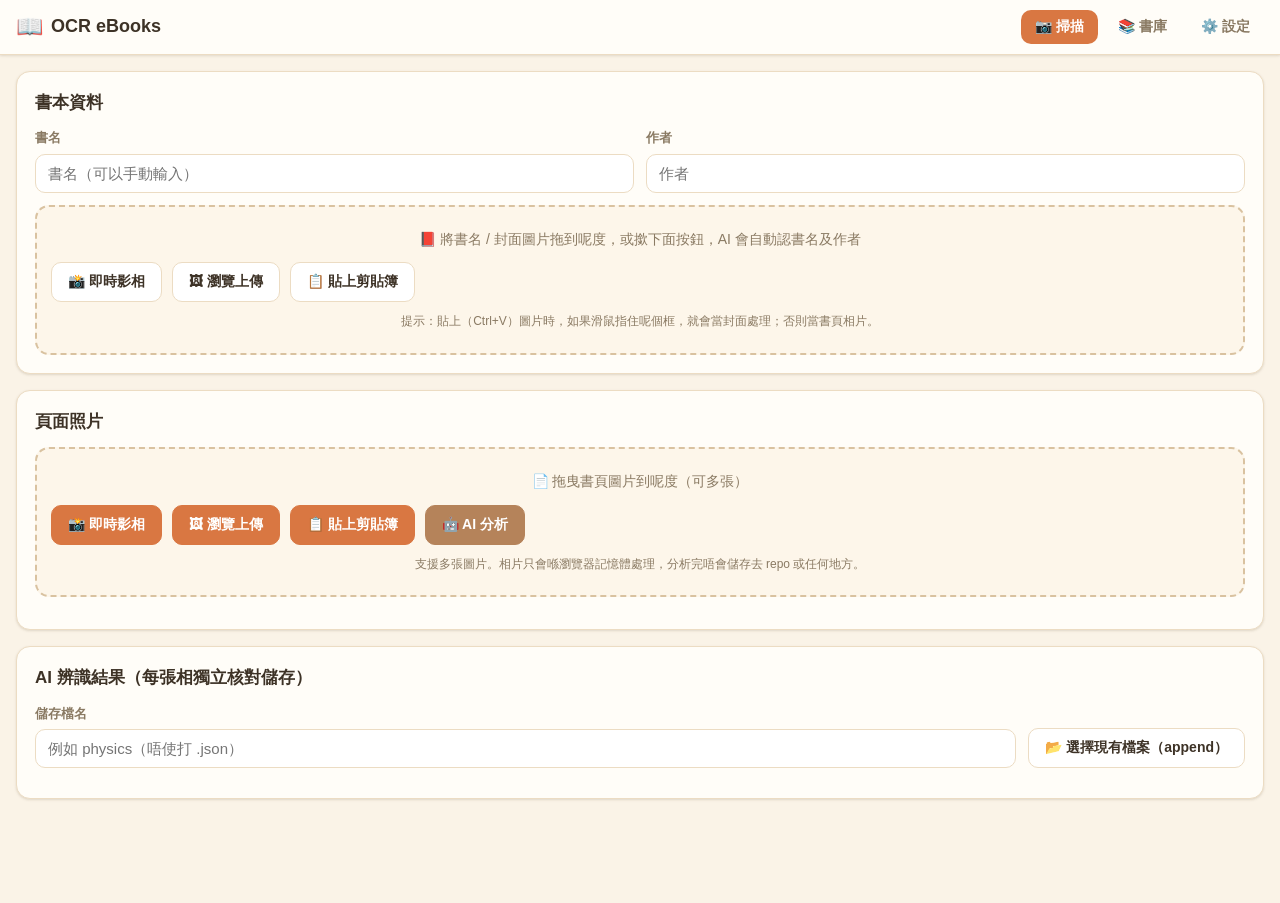
==== index.html @ 98998f76 "Settings page regrouped (status top, git/title/content cards each with own save+test); picker select" ====
<!DOCTYPE html>
<html lang="zh-Hant">
<head>
<meta charset="UTF-8">
<meta name="viewport" content="width=device-width, initial-scale=1, viewport-fit=cover">
<title>OCR eBooks — 書本掃描記事</title>
<link rel="icon" href="data:image/svg+xml,<svg xmlns='http://www.w3.org/2000/svg' viewBox='0 0 100 100'><text y='.9em' font-size='90'>📖</text></svg>">
<link rel="stylesheet" href="style.css">
</head>
<body>

<header class="app-header">
  <div class="brand"><span class="logo">📖</span> OCR eBooks <span id="ver-info" class="ver-info" title="最後一次 push 到 GitHub 嘅版本時間">…</span></div>
  <nav class="tabs" id="tabs">
    <button class="tab active" data-tab="scan">📷 掃描</button>
    <button class="tab" data-tab="library">📚 書庫</button>
    <button class="tab" data-tab="settings">⚙️ 設定</button>
  </nav>
</header>

<main>
  <!-- ============ 掃描頁 ============ -->
  <section id="page-scan" class="page active">

    <!-- 書名 / 作者 -->
    <div class="card">
      <h2>書本資料</h2>
      <div class="row-2">
        <label>書名
          <input id="book-title" class="input" placeholder="書名（可以手動輸入）" autocomplete="off">
        </label>
        <label>作者
          <input id="book-author" class="input" placeholder="作者" autocomplete="off">
        </label>
      </div>
      <div class="book-dropzone" id="book-dropzone">
        <p class="dz-text">📕 將書名 / 封面圖片拖到呢度，或撳下面按鈕，AI 會自動認書名及作者</p>
        <div class="btn-group">
          <button type="button" class="btn" id="btn-book-camera">📸 即時影相</button>
          <button type="button" class="btn" id="btn-book-browse">🖼 瀏覽上傳</button>
          <button type="button" class="btn" id="btn-book-paste">📋 貼上剪貼簿</button>
        </div>
        <input type="file" id="book-file-input" accept="image/*" hidden>
        <input type="file" id="book-camera-input" accept="image/*" capture="environment" hidden>
        <p class="hint">提示：貼上（Ctrl+V）圖片時，如果滑鼠指住呢個框，就會當封面處理；否則當書頁相片。</p>
      </div>
    </div>

    <!-- 頁面相片上傳 -->
    <div class="card">
      <h2>頁面照片</h2>
      <div class="dropzone" id="page-dropzone">
        <p class="dz-text">📄 拖曳書頁圖片到呢度（可多張）</p>
        <div class="btn-group">
          <button type="button" class="btn primary" id="btn-camera">📸 即時影相</button>
          <button type="button" class="btn primary" id="btn-browse">🖼 瀏覽上傳</button>
          <button type="button" class="btn primary" id="btn-page-paste">📋 貼上剪貼簿</button>
          <button type="button" class="btn accent" id="btn-analyze">🤖 AI 分析</button>
        </div>
        <input type="file" id="page-file-input" accept="image/*" multiple hidden>
        <input type="file" id="page-camera-input" accept="image/*" capture="environment" hidden>
        <p class="hint">支援多張圖片。相片只會喺瀏覽器記憶體處理，分析完唔會儲存去 repo 或任何地方。</p>
      </div>
      <div id="thumb-grid" class="thumb-grid"></div>
      <div id="progress" class="progress hidden"></div>
    </div>

    <!-- AI 結果 -->
    <div class="card">
      <h2>AI 辨識結果（每張相獨立核對儲存）</h2>
      <div class="toolbar">
        <label class="grow">儲存檔名
          <input id="file-name" class="input" placeholder="例如 physics（唔使打 .json）" autocomplete="off">
        </label>
        <button type="button" class="btn" id="btn-pick-existing" style="align-self:flex-end">📂 選擇現有檔案（append）</button>
      </div>
      <div id="result-cards" class="result-cards"></div>
    </div>
  </section>

  <!-- ============ 書庫頁 ============ -->
  <section id="page-library" class="page">
    <div class="card">
      <h2>書庫</h2>
      <input id="lib-filter" class="input filter" placeholder="🔍 篩選書名 / 作者 / 檔案名稱...">
      <div class="table-wrap">
        <table id="lib-table">
          <thead>
            <tr><th style="width:22%">檔案</th><th style="width:30%">書名</th><th style="width:30%">作者</th><th style="width:10%">條目</th><th style="width:80px"></th></tr>
          </thead>
          <tbody></tbody>
        </table>
      </div>
      <p class="hint" id="lib-hint"></p>
    </div>

    <div class="card hidden" id="book-detail-card">
      <h2 id="book-detail-title"></h2>
      <p class="hint">按 Page 排序；每條 row 都可以直接編輯，刪除後撳「儲存修改」寫返入 repo。</p>
      <div class="picker-filters" id="detail-filters">
        <input id="df-topic" class="input" placeholder="🔍 篩選 Topic">
        <input id="df-chapter" class="input" placeholder="🔍 篩選 Chapter">
        <input id="df-content" class="input" placeholder="🔍 篩選 Content">
      </div>
      <div class="table-wrap">
        <table id="book-detail-table">
          <thead>
            <tr><th style="width:17%">Topic<br><small>章・頁</small></th><th style="width:calc(83% - 36px)">Content</th><th style="width:36px"></th></tr>
          </thead>
          <tbody></tbody>
        </table>
      </div>
      <div class="btn-group">
        <button type="button" class="btn success" id="btn-detail-save">💾 儲存修改</button>
        <button type="button" class="btn" id="btn-detail-back">✕ 關閉此書</button>
      </div>
    </div>
  </section>

  <!-- ============ 設定頁 ============ -->
  <section id="page-settings" class="page">
    <div class="card">
      <h2>狀態檢查</h2>
      <p class="hint">以下係呢部裝置 + 呢個瀏覽器而家儲存嘅設定。呢啲資料唔會跨裝置 / 跨瀏覽器同步——換咗手機、另一部機或者另一個瀏覽器開網頁，要重新填一次。Key 只會顯示尾 4 位。</p>
      <div class="status-table">
        <div class="st-row"><span class="st-label">GitHub Token（PAT）</span><span class="st-value" id="st-gh-token">—</span></div>
        <div class="st-row"><span class="st-label">GitHub Owner / Repo</span><span class="st-value" id="st-gh-repo">—</span></div>
        <div class="st-row"><span class="st-label">API Key（讀內容）</span><span class="st-value" id="st-api-key">—</span></div>
        <div class="st-row"><span class="st-label">AI Model（讀內容）</span><span class="st-value" id="st-model">—</span></div>
        <div class="st-row"><span class="st-label">API Key（認書名）</span><span class="st-value" id="st-title-api-key">—</span></div>
        <div class="st-row"><span class="st-label">AI Model（認書名）</span><span class="st-value" id="st-title-model">—</span></div>
        <div class="st-row"><span class="st-label">Base URL</span><span class="st-value" id="st-base-url">—</span></div>
      </div>
    </div>

    <div class="card">
      <h2>Git 設定</h2>
      <div class="form-grid">
        <label>GitHub Owner
          <input id="set-owner" class="input" autocomplete="off">
        </label>
        <label>GitHub Repo
          <input id="set-repo" class="input" autocomplete="off">
        </label>
        <label>Branch
          <input id="set-branch" class="input" autocomplete="off">
        </label>
        <label class="span-2">GitHub Token（要 Contents 讀寫權限）
          <input id="set-gh-token" class="input" type="password" autocomplete="off">
        </label>
      </div>
      <div class="btn-group">
        <button type="button" class="btn success" id="btn-save-git">💾 儲存 Git 設定</button>
        <button type="button" class="btn" id="btn-test-gh">🔍 測試 GitHub API</button>
      </div>
      <div id="test-result-gh" class="status"></div>
    </div>

    <div class="card">
      <h2>認書名及作者設定（封面）—— 唔填就自動用「認書內容」嗰組</h2>
      <div class="form-grid">
        <label>AI Model（認書名）
          <input id="set-title-model" class="input" autocomplete="off">
        </label>
        <label class="span-2">API Key（認書名）
          <input id="set-title-api-key" class="input" type="password" autocomplete="off">
        </label>
      </div>
      <div class="btn-group">
        <button type="button" class="btn success" id="btn-save-title">💾 儲存書名設定</button>
        <button type="button" class="btn" id="btn-test-title-ai">🔍 測試書名 AI</button>
      </div>
      <div id="test-result-title" class="status"></div>
    </div>

    <div class="card">
      <h2>認書內容設定（OCR）</h2>
      <div class="form-grid">
        <label>AI Model（讀內容）
          <input id="set-model" class="input" autocomplete="off">
        </label>
        <label>Base URL
          <input id="set-base-url" class="input" autocomplete="off">
        </label>
        <label class="span-2">API Key（讀內容）
          <input id="set-api-key" class="input" type="password" autocomplete="off">
        </label>
      </div>
      <div class="btn-group">
        <button type="button" class="btn success" id="btn-save-content">💾 儲存內容設定</button>
        <button type="button" class="btn" id="btn-test-ai">🔍 測試內容 AI</button>
      </div>
      <div id="test-result-ai" class="status"></div>
    </div>

    <div class="card">
      <div class="security-note">
        🔒 <b>私隱設計</b>：GitHub Token 同 API Key 只會存喺你自己瀏覽器嘅 localStorage，<b>永遠唔會寫入 repo</b>。
        repo 入面嘅 <code>settings.json</code> 只係非敏感預設（owner / repo / model / base URL），key 欄位一律留空，
        就算 repo 係 public 都唔會洩漏任何 key。
      </div>
    </div>
  </section>
</main>

<div class="modal-overlay hidden" id="file-picker-modal">
  <div class="modal">
    <div class="modal-header">
      <h2>📂 選擇現有書檔（新內容會 append 喺後面）</h2>
      <button type="button" class="modal-close" id="file-picker-close" title="關閉">✕</button>
    </div>
    <div class="picker-filters">
      <input id="fp-filter-file" class="input" placeholder="🔍 篩選檔案名">
      <input id="fp-filter-title" class="input" placeholder="🔍 篩選書名">
      <input id="fp-filter-author" class="input" placeholder="🔍 篩選作者">
    </div>
    <div class="table-wrap">
      <table id="file-picker-table">
        <thead>
          <tr><th style="width:24%">檔案</th><th style="width:30%">書名</th><th style="width:30%">作者</th><th style="width:16%">條目</th></tr>
        </thead>
        <tbody></tbody>
      </table>
    </div>
    <p class="hint" id="fp-hint"></p>
  </div>
</div>

<!-- 書庫：編輯書名 / 作者 popup -->
<div class="modal-overlay hidden" id="book-meta-modal">
  <div class="modal">
    <div class="modal-header">
      <h2>📚 編輯書名及作者</h2>
      <button type="button" class="modal-close" id="book-meta-close" title="關閉">✕</button>
    </div>
    <div class="modal-body">
      <p class="hint" id="book-meta-file"></p>
      <label>檔名（可以重新命名，自動補 .json）
        <input id="book-meta-filename" class="input" autocomplete="off">
      </label>
      <div class="row-2">
        <label>書名
          <input id="book-meta-title" class="input" placeholder="書名（可以手動輸入）" autocomplete="off">
        </label>
        <label>作者
          <input id="book-meta-author" class="input" placeholder="作者" autocomplete="off">
        </label>
      </div>
      <div class="book-dropzone" id="book-meta-dropzone">
        <p class="dz-text">📕 將書名 / 封面圖片拖到呢度，或撳下面按鈕，AI 會自動認書名及作者</p>
        <div class="btn-group">
          <button type="button" class="btn" id="btn-book-meta-camera">📸 即時影相</button>
          <button type="button" class="btn" id="btn-book-meta-browse">🖼 瀏覽上傳</button>
          <button type="button" class="btn" id="btn-book-meta-paste">📋 貼上剪貼簿</button>
        </div>
        <input type="file" id="book-meta-file-input" accept="image/*" hidden>
        <input type="file" id="book-meta-camera-input" accept="image/*" capture="environment" hidden>
        <p class="hint">提示：貼上（Ctrl+V）圖片時，如果滑鼠指住呢個框，就會當封面處理。</p>
      </div>
      <div class="btn-group" style="margin-top:12px">
        <button type="button" class="btn success" id="btn-book-meta-save">💾 儲存書名 / 作者</button>
        <button type="button" class="btn" id="btn-book-meta-cancel">取消</button>
      </div>
      <div id="book-meta-status" class="status"></div>
    </div>
  </div>
</div>

<div id="toast" class="toast"></div>

<!-- 全屏灰色 loading 遮罩（AI 分析期間防止操作） -->
<div id="loading-overlay" class="loading-overlay hidden">
  <div class="loading-box">
    <div class="spinner"></div>
    <div id="loading-text">處理中…</div>
  </div>
</div>

<!-- 全屏內容編輯框（撳 content textbox 彈出，方便放大編輯） -->
<div id="full-edit-overlay" class="full-edit-overlay hidden">
  <div class="full-edit-box">
    <div class="full-edit-header">
      <span id="full-edit-title">📝 編輯內容</span>
      <button id="full-edit-close" class="btn success">✓ 完成</button>
    </div>
    <textarea id="full-edit-text" spellcheck="false"></textarea>
  </div>
</div>

<script src="app.js"></script>
</body>
</html>
---- style.css ----
:root {
  /* 溫暖配色 */
  --bg: #faf3e7;
  --card: #fffdf8;
  --border: #ecdcc3;
  --text: #3d3226;
  --muted: #8a7a63;
  --primary: #d97742;
  --primary-dark: #c05f2e;
  --accent: #b5835a;
  --success: #4a8a5c;
  --danger: #c0492f;
  --radius: 14px;
  --shadow: 0 1px 3px rgba(93, 70, 40, .10), 0 1px 2px rgba(93, 70, 40, .06);
}

* { box-sizing: border-box; }
html, body { margin: 0; padding: 0; }
.hidden { display: none !important; }
body {
  font-family: -apple-system, BlinkMacSystemFont, "Segoe UI", "PingFang HK", "Microsoft JhengHei", "Noto Sans TC", sans-serif;
  background: var(--bg);
  color: var(--text);
  line-height: 1.55;
  padding-bottom: 72px; /* 留位俾 mobile 底部導航 */
}

/* ---------- Header / Nav ---------- */
.app-header {
  position: sticky;
  top: 0;
  z-index: 50;
  background: var(--card);
  border-bottom: 1px solid var(--border);
  display: flex;
  align-items: center;
  justify-content: space-between;
  gap: 12px;
  padding: 10px 16px;
  box-shadow: var(--shadow);
}
.brand { font-size: 18px; font-weight: 700; display: flex; align-items: center; gap: 8px; }
.ver-info { font-size: 12px; color: var(--muted); font-weight: 400; cursor: default; white-space: nowrap; }
.logo { font-size: 22px; }

.tabs { display: flex; gap: 6px; }
.tab {
  border: none;
  background: transparent;
  padding: 8px 14px;
  border-radius: 10px;
  font-size: 14px;
  font-weight: 600;
  color: var(--muted);
  cursor: pointer;
  white-space: nowrap;
  transition: background .15s, color .15s;
}
.tab:hover { background: #eef2f8; color: var(--text); }
.tab.active { background: var(--primary); color: #fff; }

/* ---------- Layout ---------- */
main {
  max-width: none;
  margin: 0 auto;
  padding: 16px;
}
.page { display: none; }
.page.active { display: block; animation: fade .18s ease; }
@keyframes fade { from { opacity: 0; transform: translateY(4px); } to { opacity: 1; transform: none; } }

.card {
  background: var(--card);
  border: 1px solid var(--border);
  border-radius: var(--radius);
  box-shadow: var(--shadow);
  padding: 18px;
  margin-bottom: 16px;
}
.card h2 { margin: 0 0 12px; font-size: 17px; }

/* ---------- Forms ---------- */
.row-2 { display: grid; grid-template-columns: 1fr 1fr; gap: 12px; margin-bottom: 12px; }
.form-grid { display: grid; grid-template-columns: 1fr 1fr; gap: 12px; }
.form-grid .span-2 { grid-column: 1 / -1; }
label { font-size: 13px; font-weight: 600; color: var(--muted); display: flex; flex-direction: column; gap: 5px; }
.input, select.input {
  font-size: 15px;
  font-family: inherit;
  padding: 10px 12px;
  border: 1px solid var(--border);
  border-radius: 10px;
  background: #fff;
  color: var(--text);
  width: 100%;
  transition: border-color .15s, box-shadow .15s;
}
.input:focus { outline: none; border-color: var(--primary); box-shadow: 0 0 0 3px rgba(37, 99, 235, .12); }

.toolbar { display: flex; gap: 12px; margin-bottom: 12px; flex-wrap: wrap; }
.toolbar .grow { flex: 1 1 240px; }
.filter { margin-bottom: 12px; }

.check { flex-direction: row; align-items: center; gap: 8px; font-weight: 500; color: var(--text); margin: 12px 0; }
.check input { width: 18px; height: 18px; accent-color: var(--primary); }

.security-note {
  background: #fff7ed;
  border: 1px solid #fed7aa;
  color: #7c2d12;
  border-radius: 10px;
  padding: 10px 12px;
  font-size: 13px;
  margin: 10px 0 14px;
}
.status { font-size: 13px; color: var(--success); margin-top: 10px; min-height: 18px; }
.status.error { color: var(--danger); }
.status.success { color: var(--success); }

/* ---------- 狀態檢查表 ---------- */
.status-table { display: grid; gap: 8px; margin: 4px 0 12px; }
.st-row {
  display: flex; justify-content: space-between; align-items: center;
  gap: 12px; flex-wrap: wrap;
  padding: 10px 12px;
  background: #fdf6ea;
  border: 1px solid var(--border);
  border-radius: 8px;
  font-size: 14px;
}
.st-label { font-weight: 600; color: var(--muted); }
.st-value { font-family: ui-monospace, SFMono-Regular, Menlo, Consolas, monospace; word-break: break-all; text-align: right; }
.st-value.ok { color: var(--success); }
.st-value.no { color: var(--danger); }

/* ---------- Buttons ---------- */
.btn {
  border: 1px solid var(--border);
  background: #fff;
  color: var(--text);
  font-size: 14px;
  font-weight: 600;
  font-family: inherit;
  padding: 10px 16px;
  border-radius: 10px;
  cursor: pointer;
  transition: filter .15s, transform .05s;
  white-space: nowrap;
}
.btn:hover { filter: brightness(.97); }
.btn:active { transform: scale(.98); }
.btn:disabled { opacity: .55; cursor: not-allowed; }
.btn.primary { background: var(--primary); border-color: var(--primary); color: #fff; }
.btn.accent  { background: var(--accent); border-color: var(--accent); color: #fff; }
.btn.success { background: var(--success); border-color: var(--success); color: #fff; }
.btn.danger  { background: var(--danger); border-color: var(--danger); color: #fff; }
.btn.small { padding: 5px 10px; font-size: 13px; border-radius: 8px; }
.btn-group { display: flex; gap: 10px; flex-wrap: wrap; margin-top: 12px; }

/* 書庫：檔名撳掣（撳入去編輯書名 / 作者） */
.btn-link {
  border: none;
  background: transparent;
  color: var(--primary-dark);
  font-size: 14px;
  font-weight: 600;
  font-family: inherit;
  padding: 0;
  cursor: pointer;
  text-align: left;
  text-decoration: underline;
  text-underline-offset: 3px;
  word-break: break-all;
}
.btn-link:hover { color: var(--primary); }

/* 設定頁分組標題 */
.form-divider {
  margin: 18px 0 10px;
  font-size: 14px;
  font-weight: 700;
  color: var(--primary-dark);
  border-top: 1px dashed var(--border);
  padding-top: 14px;
}
.modal-body { padding: 0 18px 16px; }

/* ---------- Dropzones ---------- */
.dropzone, .book-dropzone {
  border: 2px dashed #d9c2a0;
  border-radius: var(--radius);
  padding: 22px 14px;
  text-align: center;
  background: #fdf6ea;
  transition: border-color .15s, background .15s;
}
.dropzone.over, .book-dropzone.over {
  border-color: var(--primary);
  background: #fbeedd;
}
.dz-text { margin: 0 0 12px; font-size: 14px; color: var(--muted); }
.hint { font-size: 12px; color: var(--muted); margin: 10px 0 0; }

/* ---------- Thumbnails ---------- */
.thumb-grid { display: grid; grid-template-columns: repeat(auto-fill, minmax(120px, 1fr)); gap: 10px; margin-top: 14px; }
.thumb { position: relative; border-radius: 10px; overflow: hidden; border: 1px solid var(--border); background: #fff; }
.thumb img { width: 100%; height: 120px; object-fit: cover; display: block; }
.thumb .remove {
  position: absolute; top: 4px; right: 4px;
  width: 26px; height: 26px; border-radius: 50%;
  border: none; background: rgba(0,0,0,.55); color: #fff;
  font-size: 14px; cursor: pointer; line-height: 1;
}
.thumb .remove:hover { background: var(--danger); }

/* ---------- Progress ---------- */
.progress {
  margin-top: 12px;
  padding: 12px;
  border-radius: 10px;
  background: #fbeedd;
  color: var(--primary-dark);
  font-size: 14px;
  font-weight: 600;
}

/* ---------- Tables ---------- */
.table-wrap { overflow-x: auto; border: 1px solid var(--border); border-radius: 10px; }
table { border-collapse: collapse; width: 100%; min-width: 760px; }
#result-table, #book-detail-table { table-layout: fixed; width: 100%; }
#lib-table, #file-picker-table { table-layout: fixed; width: 100%; }
#lib-table th, #lib-table td, #file-picker-table th, #file-picker-table td { word-break: break-all; }

/* 書庫詳情：Topic（wrap）+ Chapter/Page 細字 */
.topic-cell { display: flex; flex-direction: column; gap: 6px; }
.topic-cell textarea.topic-input {
  width: 100%; min-width: 0;
  font-size: 14px; font-weight: 600;
  border: 1px solid transparent; background: transparent;
  border-radius: 8px; padding: 4px 6px;
  font-family: inherit; resize: none; overflow: hidden;
  line-height: 1.45; word-break: break-word;
}
.topic-cell textarea.topic-input:focus { border-color: var(--primary); background: #fff; }
.meta-pair { display: flex; gap: 6px; }
.meta-pair input.meta-input {
  flex: 1; min-width: 0;
  font-size: 12px; color: var(--muted);
  border: 1px solid transparent; background: transparent;
  border-radius: 6px; padding: 3px 5px;
  font-family: inherit;
}
.meta-pair input.meta-input:focus { border-color: var(--accent); background: #fff; }
#book-detail-table th { white-space: nowrap; word-break: keep-all; }
#book-detail-table th small { display: block; font-weight: 500; font-size: 11px; color: var(--muted); white-space: nowrap; }
th, td { border-bottom: 1px solid var(--border); padding: 8px 10px; text-align: left; vertical-align: top; font-size: 14px; }
th { background: #f6ead6; font-size: 13px; color: var(--muted); position: sticky; top: 0; }
tbody tr:hover { background: #fdf6ea; }
/* filter 匹配行 highlight */
tbody tr.filter-hit { background: #fdf3cf !important; }
tbody tr.filter-hit:hover { background: #fbeba9 !important; }
tbody tr:last-child td { border-bottom: none; }
td input, td textarea {
  font-family: inherit; font-size: 13px;
  width: 100%; padding: 6px 8px;
  border: 1px solid transparent; border-radius: 6px;
  background: transparent; color: var(--text);
  resize: vertical;
}
td input:hover, td textarea:hover { border-color: var(--border); background: #fff; }
td input:focus, td textarea:focus { outline: none; border-color: var(--primary); background: #fff; }
td textarea { min-height: 90px; }
.row-num { color: var(--muted); font-size: 12px; }
.open-cell { text-align: center; display: flex; gap: 6px; justify-content: center; align-items: center; flex-wrap: wrap; }

/* ---------- Result Cards（每張相獨立直排） ---------- */
.result-cards { display: flex; flex-direction: column; gap: 14px; margin-top: 4px; }
.result-card {
  background: var(--card);
  border: 1px solid var(--border);
  border-radius: var(--radius);
  padding: 14px 16px 16px;
  box-shadow: var(--shadow);
}
.rc-head {
  display: flex; justify-content: space-between; align-items: center;
  margin-bottom: 10px; font-weight: 700; color: var(--primary-dark);
}
.rc-field { display: block; margin-bottom: 10px; }
.rc-label {
  display: block; font-size: 12px; font-weight: 600;
  color: var(--muted); margin-bottom: 3px; letter-spacing: .02em;
}
.rc-field input, .rc-field textarea {
  width: 100%; padding: 9px 11px;
  border: 1px solid var(--border); border-radius: 10px;
  font-size: 15px; font-family: inherit; color: var(--text);
  background: #fff;
}
.rc-field textarea { min-height: 120px; resize: vertical; line-height: 1.65; }
.rc-field input:focus, .rc-field textarea:focus {
  outline: none; border-color: var(--primary); box-shadow: 0 0 0 3px rgba(217, 119, 66, .15);
}
.rc-actions { display: flex; justify-content: flex-end; }

/* ---------- 全屏灰色 loading 遮罩 ---------- */
.loading-overlay {
  position: fixed; inset: 0; z-index: 200;
  background: rgba(80, 70, 55, .55);
  display: flex; align-items: center; justify-content: center;
  backdrop-filter: blur(2px);
}
.loading-box {
  background: #fff; border-radius: 16px; padding: 26px 40px;
  display: flex; flex-direction: column; align-items: center; gap: 14px;
  box-shadow: 0 12px 40px rgba(0, 0, 0, .25);
  color: var(--text); font-size: 15px; font-weight: 600;
}
.spinner {
  width: 34px; height: 34px; border-radius: 50%;
  border: 4px solid #f0e2cd;
  border-top-color: var(--primary);
  animation: spin .8s linear infinite;
}
@keyframes spin { to { transform: rotate(360deg); } }

/* ---------- Modal（現有檔案揀選） ---------- */
.modal-overlay {
  position: fixed; inset: 0;
  background: rgba(80, 70, 55, .55);
  display: flex; align-items: center; justify-content: center;
  z-index: 90; padding: 16px;
}
.modal {
  background: var(--card);
  border-radius: var(--radius);
  box-shadow: 0 20px 50px rgba(0, 0, 0, .28);
  width: min(920px, 100%);
  max-height: 86vh;
  display: flex; flex-direction: column;
  overflow: hidden;
}
.modal-header {
  display: flex; justify-content: space-between; align-items: center;
  padding: 14px 18px; border-bottom: 1px solid var(--border);
}
.modal-header h2 { margin: 0; font-size: 16px; }
.modal-close {
  border: none; background: #f3e3cb; border-radius: 8px;
  width: 30px; height: 30px; font-size: 15px; cursor: pointer; line-height: 1;
}
.modal-close:hover { background: #e9d3b4; }
.picker-filters {
  display: grid; grid-template-columns: repeat(3, 1fr);
  gap: 10px; padding: 14px 18px;
}
.modal .table-wrap { margin: 0 18px 4px; overflow-y: auto; }
.modal .hint { padding: 0 18px 14px; }

/* ---------- Toast ---------- */
.toast {
  position: fixed;
  left: 50%;
  bottom: 24px;
  transform: translate(-50%, 80px);
  background: #111827;
  color: #fff;
  padding: 11px 18px;
  border-radius: 12px;
  font-size: 14px;
  box-shadow: 0 8px 24px rgba(0,0,0,.25);
  opacity: 0;
  transition: transform .25s, opacity .25s;
  z-index: 100;
  max-width: min(92vw, 560px);
  text-align: center;
  pointer-events: none;
}
.toast.show { transform: translate(-50%, 0); opacity: 1; }
.toast.error { background: var(--danger); }
.toast.success { background: var(--success); }
.toast.warn { background: #d97706; }

/* ---------- 全屏內容編輯框 ---------- */
.full-edit-overlay {
  position: fixed;
  inset: 0;
  background: rgba(45, 35, 22, 0.55);
  display: flex;
  align-items: center;
  justify-content: center;
  z-index: 90;
  padding: 14px;
  box-sizing: border-box;
}
.full-edit-box {
  background: var(--card);
  border: 1px solid var(--border);
  border-radius: 16px;
  box-shadow: 0 18px 60px rgba(0,0,0,.35);
  width: 100%;
  height: 100%;
  display: flex;
  flex-direction: column;
  overflow: hidden;
}
.full-edit-header {
  display: flex;
  align-items: center;
  justify-content: space-between;
  gap: 12px;
  padding: 12px 16px;
  border-bottom: 1px solid var(--border);
  background: #fffaf1;
}
.full-edit-header span { font-weight: 700; font-size: 16px; color: var(--text); }
#full-edit-text {
  flex: 1;
  width: 100%;
  box-sizing: border-box;
  border: none;
  outline: none;
  resize: none;
  padding: 18px;
  font-size: 17px;
  line-height: 1.75;
  font-family: inherit;
  background: #fffdf8;
  color: var(--text);
}

/* ---------- Responsive ---------- */
@media (max-width: 720px) {
  .app-header { flex-direction: column; align-items: stretch; gap: 4px; padding: 10px 12px 8px; }
  .tabs {
    position: fixed;
    left: 0; right: 0; bottom: 0;
    background: var(--card);
    border-top: 1px solid var(--border);
    padding: 6px 8px calc(6px + env(safe-area-inset-bottom));
    justify-content: space-around;
    z-index: 60;
  }
  .tab { flex: 1; font-size: 13px; padding: 8px 4px; }
  main { padding: 12px; }
  .row-2, .form-grid { grid-template-columns: 1fr; }
  .picker-filters { grid-template-columns: 1fr; }
  .card { padding: 14px; }
  .thumb-grid { grid-template-columns: repeat(2, 1fr); }
  .btn { flex: 1; }
  body { padding-bottom: 64px; }
}
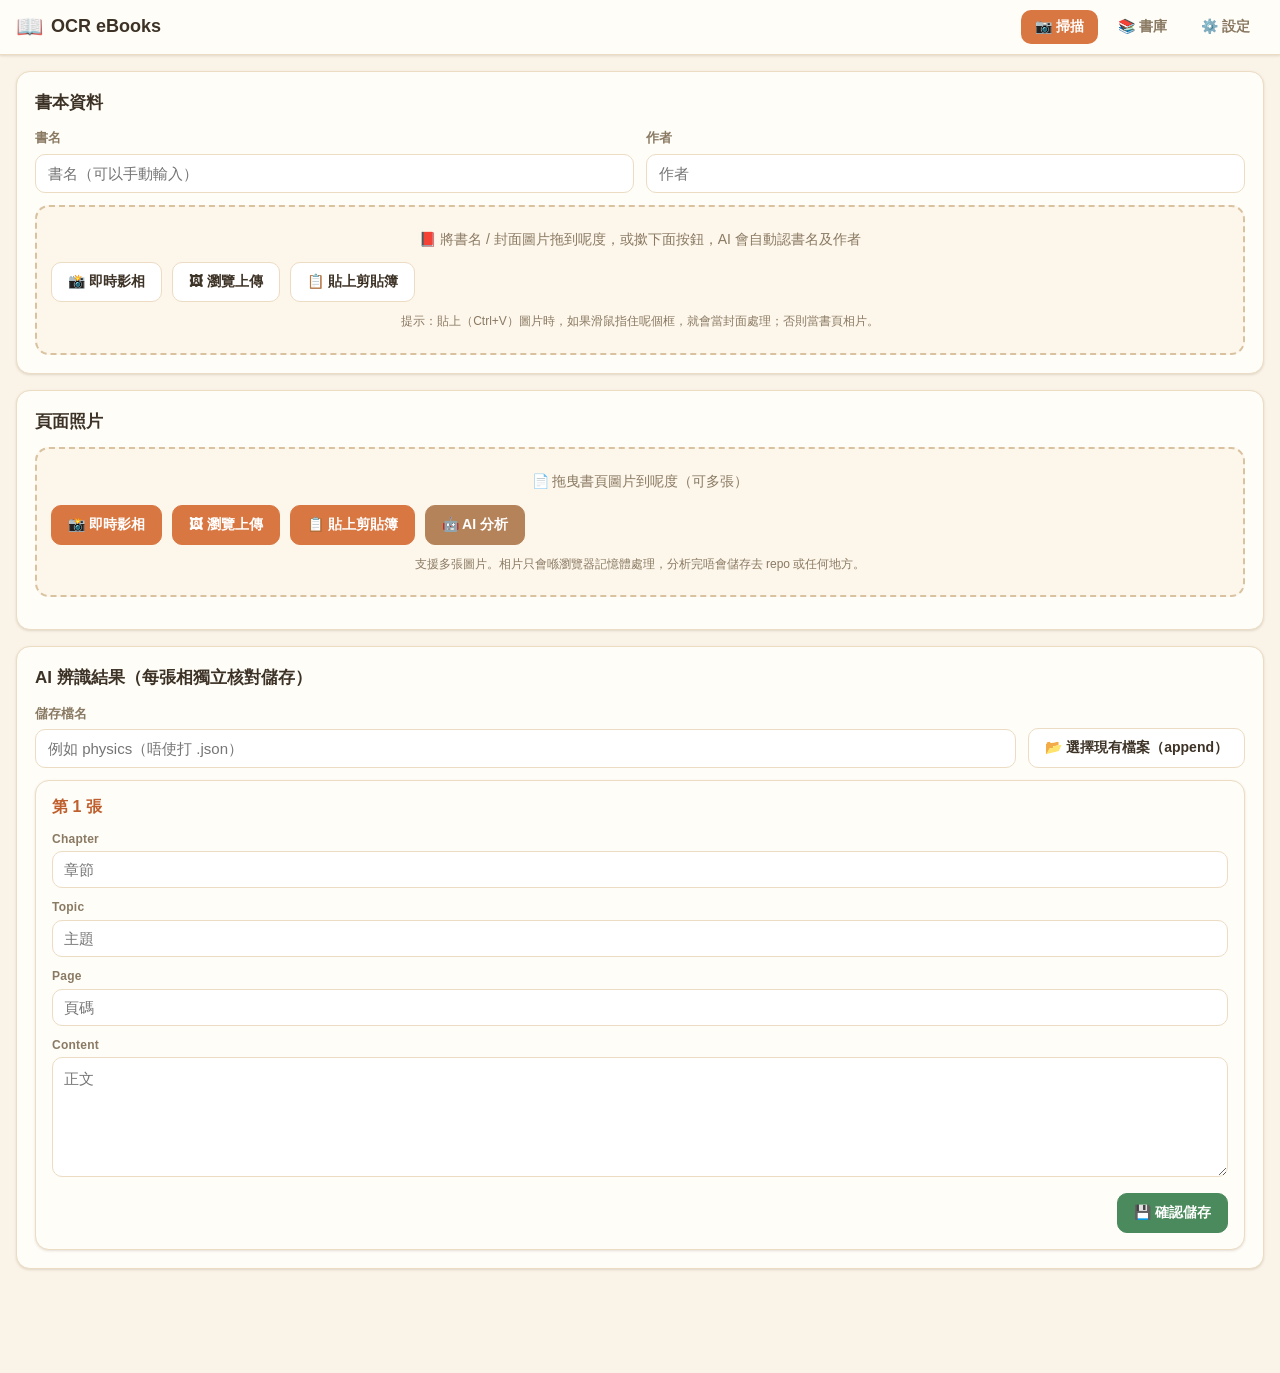
==== commit d89802a1: "Book detail: add 'manual add new row' button at bottom (hidden while filtering)" ====
--- a/index.html
+++ b/index.html
@@ -101,6 +101,7 @@
         <input id="df-topic" class="input" placeholder="🔍 篩選 Topic">
         <input id="df-chapter" class="input" placeholder="🔍 篩選 Chapter">
         <input id="df-content" class="input" placeholder="🔍 篩選 Content">
+        <button type="button" class="btn small" id="btn-clear-detail-filters" title="清除全部篩選">✕ 清除</button>
       </div>
       <div class="table-wrap">
         <table id="book-detail-table">
@@ -109,6 +110,9 @@
           </thead>
           <tbody></tbody>
         </table>
+      </div>
+      <div class="btn-group" style="margin-top:10px">
+        <button type="button" class="btn" id="btn-detail-add-row">＋ 手動新增一行</button>
       </div>
       <div class="btn-group">
         <button type="button" class="btn success" id="btn-detail-save">💾 儲存修改</button>
--- a/style.css
+++ b/style.css
@@ -173,6 +173,8 @@
   word-break: break-all;
 }
 .btn-link:hover { color: var(--primary); }
+.title-wrap { display: flex; align-items: center; gap: 6px; }
+.title-wrap .btn { flex: 0 0 auto; }
 
 /* 設定頁分組標題 */
 .form-divider {
@@ -251,15 +253,37 @@
   font-family: inherit;
 }
 .meta-pair input.meta-input:focus { border-color: var(--accent); background: #fff; }
+/* page 固定窄欄（頁碼通常得幾個字，唔使拉咁闊） */
+.meta-pair input.page-input { flex: 0 0 58px; text-align: right; }
 #book-detail-table th { white-space: nowrap; word-break: keep-all; }
 #book-detail-table th small { display: block; font-weight: 500; font-size: 11px; color: var(--muted); white-space: nowrap; }
 th, td { border-bottom: 1px solid var(--border); padding: 8px 10px; text-align: left; vertical-align: top; font-size: 14px; }
 th { background: #f6ead6; font-size: 13px; color: var(--muted); position: sticky; top: 0; }
 tbody tr:hover { background: #fdf6ea; }
-/* filter 匹配行 highlight */
-tbody tr.filter-hit { background: #fdf3cf !important; }
-tbody tr.filter-hit:hover { background: #fbeba9 !important; }
 tbody tr:last-child td { border-bottom: none; }
+
+/* matched words highlight（filter 檢視模式） */
+mark { background: #ffd54f; color: #5d4037; padding: 0 2px; border-radius: 2px; }
+.topic-view {
+  display: flex; flex-direction: column; gap: 6px;
+  font-size: 14px; font-weight: 600; line-height: 1.45;
+  word-break: break-word; white-space: pre-wrap;
+  padding: 4px 6px; cursor: pointer; border-radius: 8px;
+}
+.topic-view:hover { background: #fdf6ea; }
+.topic-view .meta-chip {
+  display: inline-block; font-size: 12px; font-weight: 500;
+  color: var(--muted); background: #f6ead6;
+  border-radius: 6px; padding: 3px 8px;
+}
+.content-view {
+  font-size: 13px; line-height: 1.6;
+  word-break: break-word; white-space: pre-wrap;
+  padding: 6px 8px; cursor: pointer; border-radius: 6px;
+}
+.content-view:hover { background: #fdf6ea; }
+.content-view:empty::after { content: '（空）'; color: var(--muted); font-style: italic; }
+.topic-view:empty::after { content: '（空）'; color: var(--muted); font-style: italic; font-weight: 400; }
 td input, td textarea {
   font-family: inherit; font-size: 13px;
   width: 100%; padding: 6px 8px;
@@ -351,9 +375,11 @@
 }
 .modal-close:hover { background: #e9d3b4; }
 .picker-filters {
-  display: grid; grid-template-columns: repeat(3, 1fr);
+  display: grid; grid-template-columns: repeat(3, 1fr) auto;
   gap: 10px; padding: 14px 18px;
-}
+  align-items: center;
+}
+.picker-filters .btn { white-space: nowrap; }
 .modal .table-wrap { margin: 0 18px 4px; overflow-y: auto; }
 .modal .hint { padding: 0 18px 14px; }
 
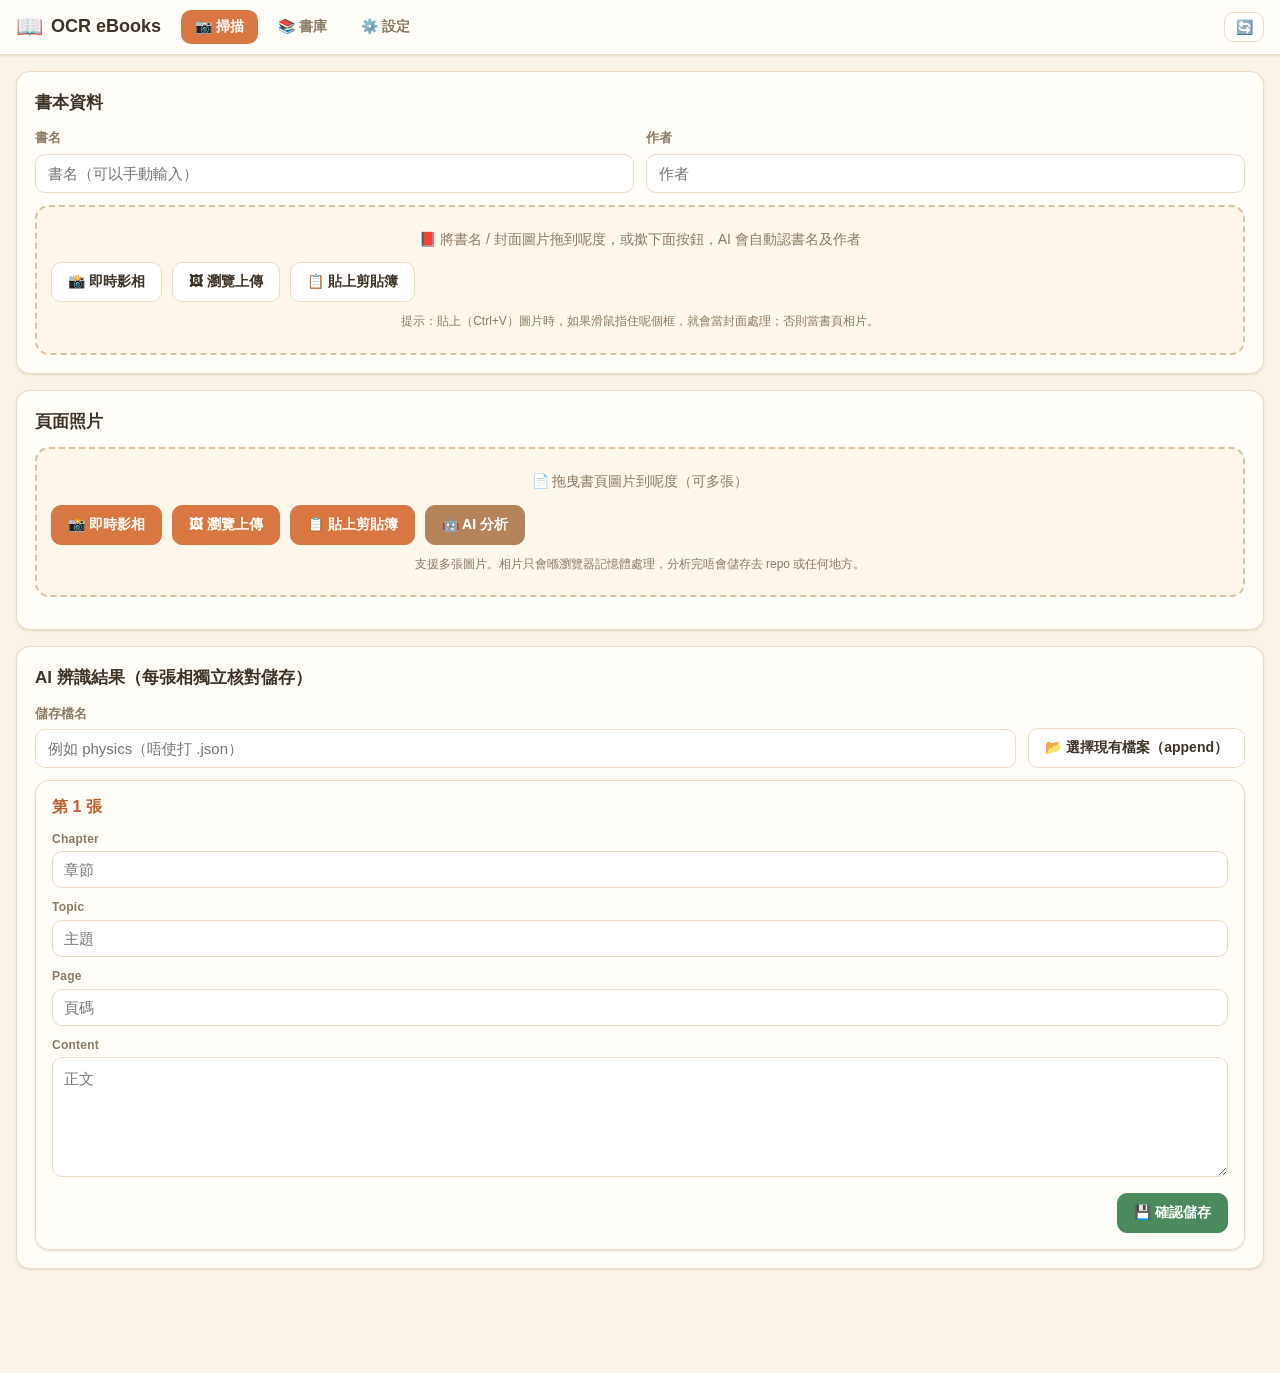
==== commit f9869c69: "Add dark mode (theme: auto/light/dark) — header toggle + settings select + body.dark CSS for app & r" ====
--- a/index.html
+++ b/index.html
@@ -16,6 +16,7 @@
     <button class="tab" data-tab="library">📚 書庫</button>
     <button class="tab" data-tab="settings">⚙️ 設定</button>
   </nav>
+  <button class="btn theme-toggle" id="btn-theme" title="主題：自動（跟系統）（撳一下切換）">🔄</button>
 </header>
 
 <main>
@@ -86,7 +87,7 @@
       <div class="table-wrap">
         <table id="lib-table">
           <thead>
-            <tr><th style="width:22%">檔案</th><th style="width:30%">書名</th><th style="width:30%">作者</th><th style="width:10%">條目</th><th style="width:80px"></th></tr>
+            <tr><th style="width:22%">檔案</th><th style="width:30%">書名</th><th style="width:30%">作者</th><th style="width:10%">條目</th><th style="width:130px"></th></tr>
           </thead>
           <tbody></tbody>
         </table>
@@ -123,6 +124,20 @@
 
   <!-- ============ 設定頁 ============ -->
   <section id="page-settings" class="page">
+    <div class="card">
+      <h2>顯示</h2>
+      <div class="form-grid">
+        <label class="span-2">主題（黑夜模式）
+          <select id="theme-select" class="input">
+            <option value="auto">自動（跟系統）</option>
+            <option value="light">淺色（手動）</option>
+            <option value="dark">深色（手動）</option>
+          </select>
+        </label>
+      </div>
+      <p class="hint">「自動」會跟隨你嘅系統／瀏覽器深淺色設定；揀「深色」或「淺色」就係手動固定。頂部 🌙／☀️ 按鈕可以快速切換。</p>
+    </div>
+
     <div class="card">
       <h2>狀態檢查</h2>
       <p class="hint">以下係呢部裝置 + 呢個瀏覽器而家儲存嘅設定。呢啲資料唔會跨裝置 / 跨瀏覽器同步——換咗手機、另一部機或者另一個瀏覽器開網頁，要重新填一次。Key 只會顯示尾 4 位。</p>
@@ -285,6 +300,7 @@
   <div class="full-edit-box">
     <div class="full-edit-header">
       <span id="full-edit-title">📝 編輯內容</span>
+      <button id="full-edit-discard" class="btn danger">🗑 捨棄變更</button>
       <button id="full-edit-close" class="btn success">✓ 完成</button>
     </div>
     <textarea id="full-edit-text" spellcheck="false"></textarea>
--- a/style.css
+++ b/style.css
@@ -476,3 +476,57 @@
   .btn { flex: 1; }
   body { padding-bottom: 64px; }
 }
+
+/* ---------- 主題快速切換 button（header） ---------- */
+.theme-toggle {
+  margin-left: auto;
+  flex: none;
+  min-width: 40px;
+  padding: 6px 10px;
+}
+@media (max-width: 720px) {
+  .theme-toggle { position: fixed; right: 10px; top: 8px; z-index: 70; background: var(--card); }
+}
+
+/* =========================================================
+ * 黑夜模式（body.dark，由設定 theme 控制：auto / light / dark）
+ * ========================================================= */
+body.dark {
+  --bg: #1b1712;
+  --card: #262019;
+  --border: #40382c;
+  --text: #eae0d0;
+  --muted: #a99a82;
+  --primary: #e08654;
+  --primary-dark: #e89a6b;
+  --accent: #c49a6d;
+  --success: #7cbb8b;
+  --danger: #e06a4f;
+  --shadow: 0 1px 3px rgba(0,0,0,.45), 0 1px 2px rgba(0,0,0,.35);
+}
+body.dark .input,
+body.dark textarea,
+body.dark select,
+body.dark .btn,
+body.dark .modal-box,
+body.dark .loading-box,
+body.dark #full-edit-text { background: #2b241c; color: var(--text); }
+body.dark .btn { border-color: #4a4134; }
+body.dark .btn.danger { background: #5a241a; border-color: #7a3a28; }
+body.dark .btn.success { background: #24502f; border-color: #38704a; }
+body.dark .security-note { background: #33291c; border-color: #5a4526; color: #e8c9a0; }
+body.dark th { background: #2e271e; }
+body.dark tbody tr:hover,
+body.dark .topic-view:hover,
+body.dark .content-view:hover,
+body.dark .dropzone:hover,
+body.dark .book-dropzone:hover,
+body.dark .st-row { background: #2e271e; }
+body.dark .dropzone.over,
+body.dark .book-dropzone.over { background: #3a2f22; }
+body.dark .thumb .remove { background: rgba(255,255,255,.3); color: #171310; }
+body.dark mark { background: #a9742e; color: #171310; }
+body.dark .modal-close { background: #3a3124; }
+body.dark .modal-close:hover { background: #4a3e2c; }
+body.dark .full-edit-header { background: #211c16; }
+body.dark .toast { background: #111827; }
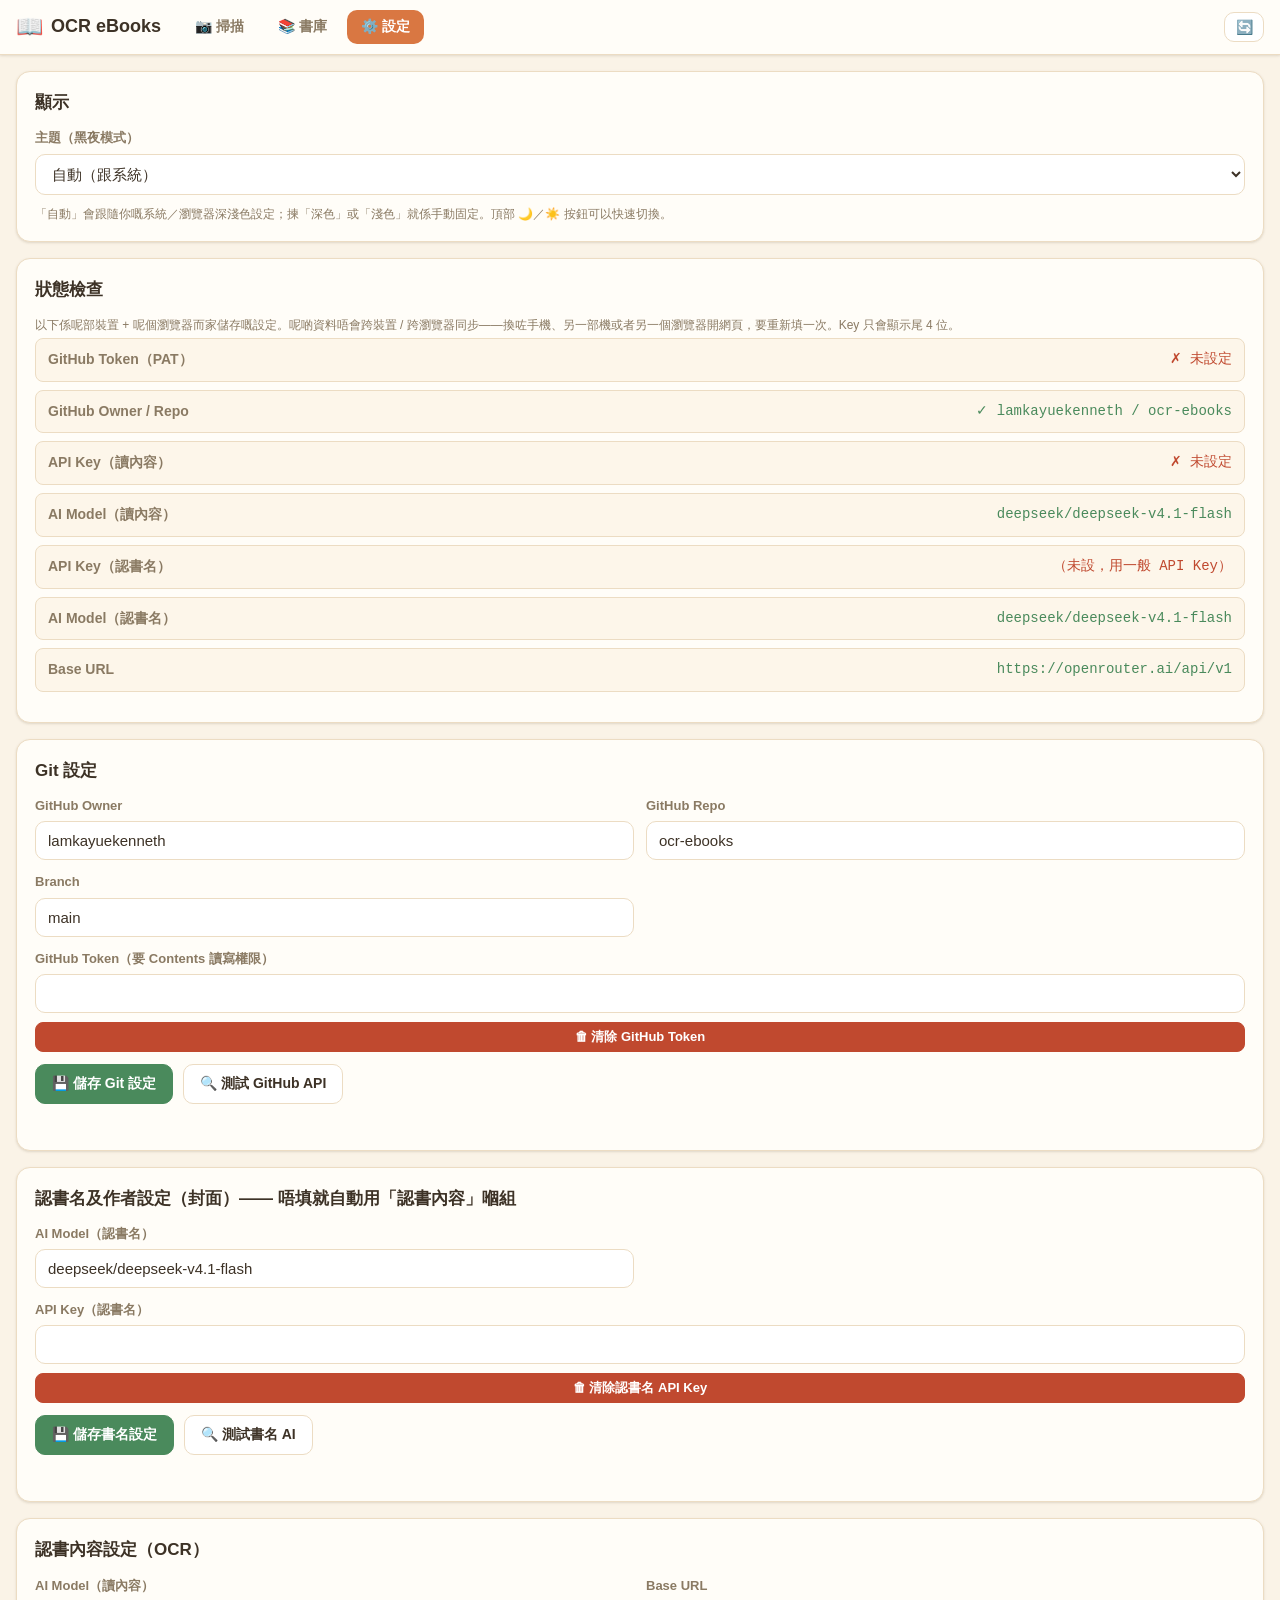
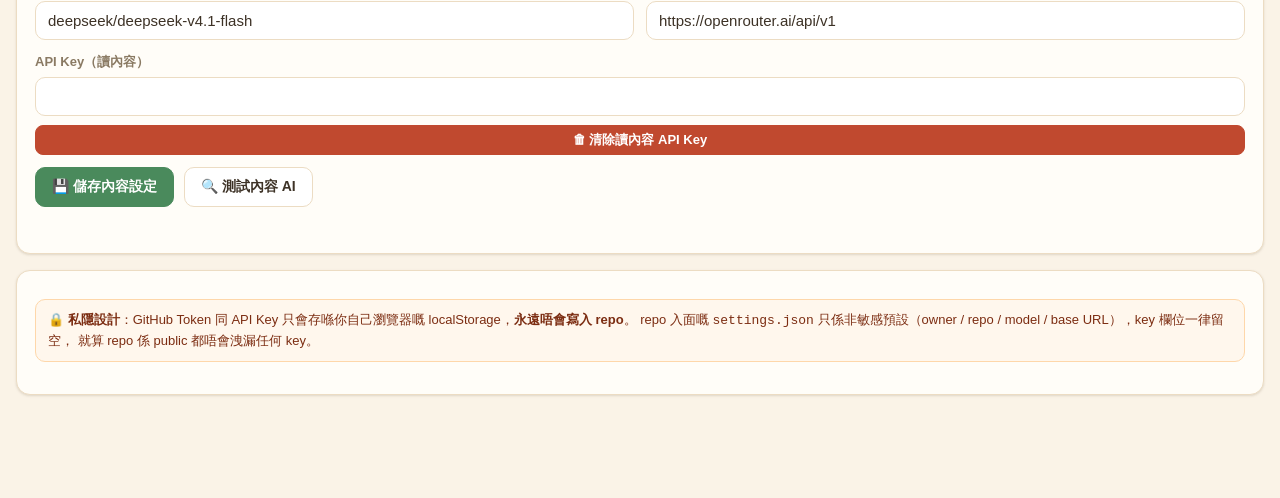
==== commit a6a9acae: "設定頁：每個 token/api key 都加紅色「🗑 清除」button，撳咗 confirm 之後即時清空 input 同 localStorage" ====
--- a/index.html
+++ b/index.html
@@ -166,6 +166,7 @@
         </label>
         <label class="span-2">GitHub Token（要 Contents 讀寫權限）
           <input id="set-gh-token" class="input" type="password" autocomplete="off">
+          <button type="button" class="btn small danger mt-4" id="btn-clear-gh-token">🗑 清除 GitHub Token</button>
         </label>
       </div>
       <div class="btn-group">
@@ -183,6 +184,7 @@
         </label>
         <label class="span-2">API Key（認書名）
           <input id="set-title-api-key" class="input" type="password" autocomplete="off">
+          <button type="button" class="btn small danger mt-4" id="btn-clear-title-api-key">🗑 清除認書名 API Key</button>
         </label>
       </div>
       <div class="btn-group">
@@ -203,6 +205,7 @@
         </label>
         <label class="span-2">API Key（讀內容）
           <input id="set-api-key" class="input" type="password" autocomplete="off">
+          <button type="button" class="btn small danger mt-4" id="btn-clear-api-key">🗑 清除讀內容 API Key</button>
         </label>
       </div>
       <div class="btn-group">
--- a/style.css
+++ b/style.css
@@ -155,6 +155,7 @@
 .btn.success { background: var(--success); border-color: var(--success); color: #fff; }
 .btn.danger  { background: var(--danger); border-color: var(--danger); color: #fff; }
 .btn.small { padding: 5px 10px; font-size: 13px; border-radius: 8px; }
+.mt-4 { margin-top: 4px; }
 .btn-group { display: flex; gap: 10px; flex-wrap: wrap; margin-top: 12px; }
 
 /* 書庫：檔名撳掣（撳入去編輯書名 / 作者） */
